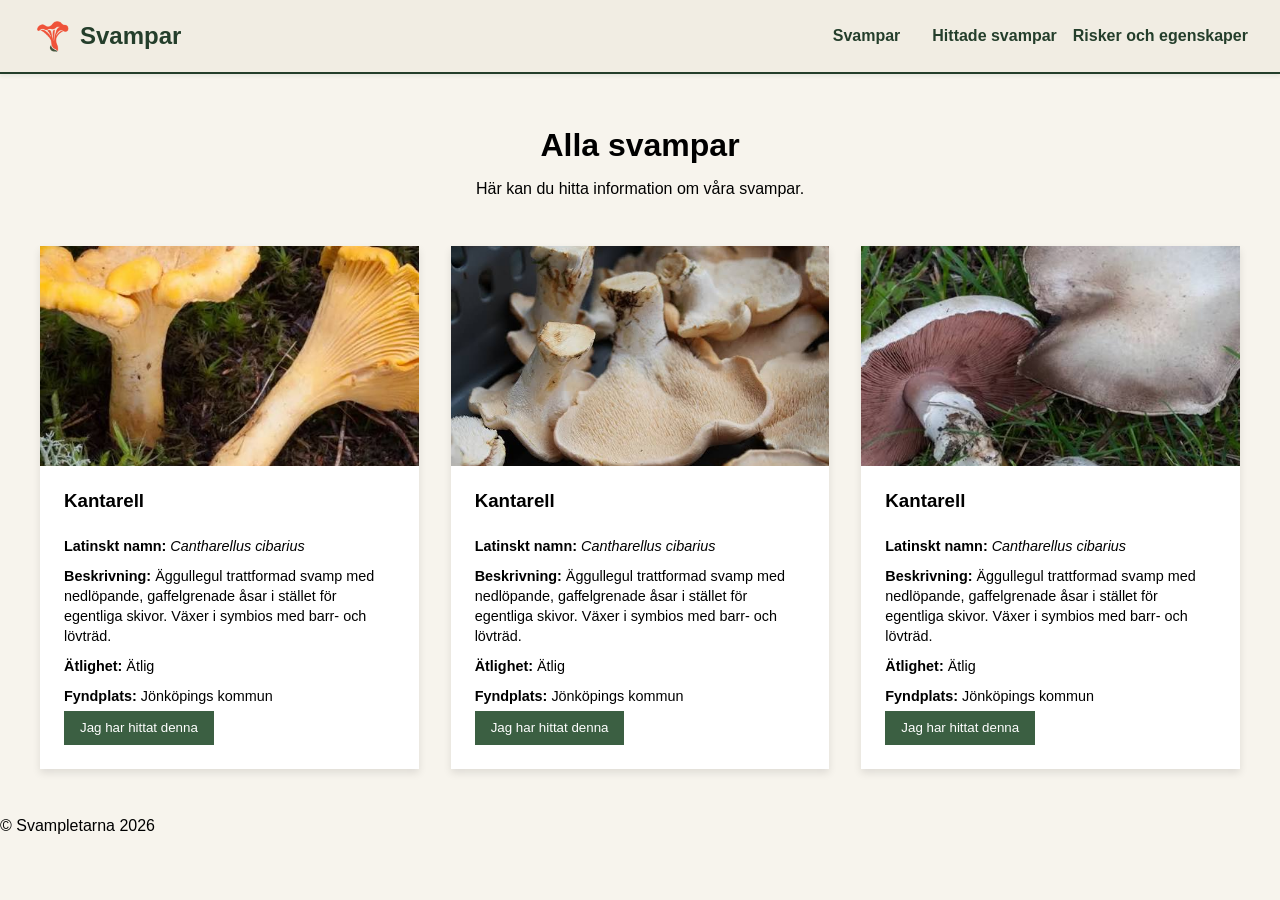
==== index.html @ a87def53 "risker och egenskaper" ====
<!doctype html>
<html lang="sv">
  <head>
    <meta charset="UTF-8" />
    <meta name="viewport" content="width=device-width, initial-scale=1.0" />
    <title>Svampletarna - Alla svampar</title>
    <link rel="stylesheet" href="style.css" />
    <script src="script.js" defer></script>
  </head>
  <body>
   
    <header class="siteheader">
        <a class="brand" href="index.html">
            <img src="img/svamplogo-kantarell.png" alt="Logotyp">
            <span> Svampar</span>
        </a>
      

    
      <nav class="navbar">
        <button class="menu" id="menu-btn">=</button>
        <ul class="nav-links" id="nav-links">
            <li><a href="index.html">Svampar</li>
            <li><a href="hittade.html">Hittade svampar</a></li>
            <li><a href="risker.html">Risker och egenskaper</a></li>
            </ul>
      </nav>
    </header>

    
    <main>
  <div class="intro-container">
    <h1>Alla svampar</h1>
    <p>Här kan du hitta information om våra svampar.</p>
  </div>

  <!-- CSS Grid-behållaren -->
  <section class="svamp-grid" id="svamp-grid">
    
  
    <article class="svamp-card">
      <img src="img/kantarell.jpeg" alt="Kantarell bild" />
      <div class="card-content">
        <h3>Kantarell</h3>
        <p><strong>Latinskt namn:</strong> <em>Cantharellus cibarius</em></p>
        <p><strong>Beskrivning:</strong> Äggullegul trattformad svamp med nedlöpande, gaffelgrenade åsar i stället för egentliga skivor. Växer i symbios med barr- och lövträd.</p>
        <p><strong>Ätlighet:</strong> Ätlig</p>
        <p><strong>Fyndplats:</strong> Jönköpings kommun</p>
        <button type="button">Jag har hittat denna</button>
      </div>
    </article>

    
    <article class="svamp-card">
      <img src="img/blekTaggsvamp.jpeg" alt="Svampexempel" />
      <div class="card-content">
        <h3>Kantarell</h3>
        <p><strong>Latinskt namn:</strong> <em>Cantharellus cibarius</em></p>
        <p><strong>Beskrivning:</strong> Äggullegul trattformad svamp med nedlöpande, gaffelgrenade åsar i stället för egentliga skivor. Växer i symbios med barr- och lövträd.</p>
        <p><strong>Ätlighet:</strong> Ätlig</p>
        <p><strong>Fyndplats:</strong> Jönköpings kommun</p>
        <button type="button">Jag har hittat denna</button>
      </div>
    </article>

    
    <article class="svamp-card">
      <img src="img/angschampinjon.jpeg" alt="Svampexempel" />
      <div class="card-content">
        <h3>Kantarell</h3>
        <p><strong>Latinskt namn:</strong> <em>Cantharellus cibarius</em></p>
        <p><strong>Beskrivning:</strong> Äggullegul trattformad svamp med nedlöpande, gaffelgrenade åsar i stället för egentliga skivor. Växer i symbios med barr- och lövträd.</p>
        <p><strong>Ätlighet:</strong> Ätlig</p>
        <p><strong>Fyndplats:</strong> Jönköpings kommun</p>
        <button type="button">Jag har hittat denna</button>
      </div>
    </article>
  </section>
</main>

    <!--Sidfot: Nedersta blocket som ska innehålla copyright-information -->
    <footer>
      <p>&copy; Svampletarna 2026</p>
    </footer>
  </body>
</html>
---- style.css ----
.siteheader {
  display: flex;
  justify-content: space-between;
  align-items: center;
  padding: 1rem 2rem;
  background-color: #f1ede3;
  border-bottom: 2px solid #243e2b;
  box-shadow: 0 2px 4px rgba(36, 62, 43, 0.08);
  position: relative;
}

.menu {
  display: none;
  font-size: 1.5rem;
  background: none;
  border: none;
  cursor: pointer;
  color: #243e2b;
}

.siteheader nav ul {
  display: flex;
  gap: 1rem;
  list-style: none;
  margin: 0;
  padding: 0;
}

.siteheader nav a {
  text-decoration: none;
  color: #243e2b;
  font-size: 1rem;
  font-weight: bold;
  border-bottom: 2px solid transparent;
  transition:
    color 0.3s,
    border-bottom-color 0.3s;
}

.siteheader nav a:hover {
  color: #b46617;
  border-bottom-color: #2e8b57;
}

.siteheader img {
  width: 40px;
  height: 40px;
}

.siteheader span {
  font-size: 1.5rem;
  font-weight: bold;
  color: #243e2b;
  font-family: "Arial", sans-serif;
}

.siteheader .brand {
  display: flex;
  align-items: center;
  gap: 0.5rem;
  text-decoration: none;
  color: inherit;
}

body {
  background-color: #f7f4ed;
  margin: 0;
  font-family: Arial, Helvetica, sans-serif;
}

.intro-container {
  max-width: 1200px;
  margin: 0 auto;
  padding: 2rem 2rem 0 2rem;
  text-align: center;
}

.intro-container h1 {
  margin-bottom: 0.5rem;
  text-align: center;
}

.svamp-grid {
  display: grid;
  grid-template-columns: repeat(auto-fit, minmax(300px, 1fr));
  gap: 2rem;
  padding: 2rem;
  max-width: 1200px; /* Gör så att sidan inte blir extremt bred på stora skärmar */

  margin: 0 auto;
}

.svamp-card {
  background-color: #ffffff;
  box-shadow: 0 4px 8px rgba(0, 0, 0, 0.1);
  display: flex;
  flex-direction: column;
}

/* Fixar bilderna så att de är lika stora oavsett originalstorlek */
.svamp-card img {
  width: 100%;
  height: 220px;
  object-fit: cover;
}

/* Innehållet i kortet (padding och flexbox för att trycka ner knappen) */
.card-content {
  padding: 1.5rem;
  display: flex;
  flex-direction: column;
  flex-grow: 1; /* Gör så att denna del tar upp all kvarvarande plats */
}

.card-content h3 {
  margin-top: 0;
}

.card-content p {
  font-size: 0.9rem;
  line-height: 1.4;
  margin: 0.3rem 0;
}

/* Knappen i botten av kortet */
.card-content button {
  margin-top: auto; /* Trycker knappen längst ner i kortet */
  background-color: #3b5f42; /* Den mörkgröna färgen från din mockup */
  color: #ffffff;
  border: none;
  padding: 0.6rem 1rem;
  cursor: pointer;
  align-self: flex-start; /* Gör så att knappen bara blir så bred som texten */
}

.card-content button:hover {
  background-color: #2b4530;
}

@media (max-width: 768px) {
  .menu {
    display: block;
    /* Vi visar knappen från html på små skärmar */
  }
  .siteheader nav ul {
    display: none; /*Döler länkarna som standard */
    flex-direction: column; /* Jag lägger länkarna under varnadra kolumn */
    position: absolute;
    top: 100% /* placerar menyn precis under headern */;
    left: 0;
    width: 100%;
    background-color: #eaf5ea;
    text-align: center;
    padding: 1rem 0;
    border-bottom: 2px solid #2d8b57;
    box-shadow: 0 4px 6px rgba(0, 0, 0, 0.1);
    z-index: 10;
  }

  .siteheader nav ul li {
    margin-bottom: 1rem;
    /* Vi lägger lite lyft mellan olika länkarna */
  }
  .siteheader nav ul.show {
    display: flex;
  }
}
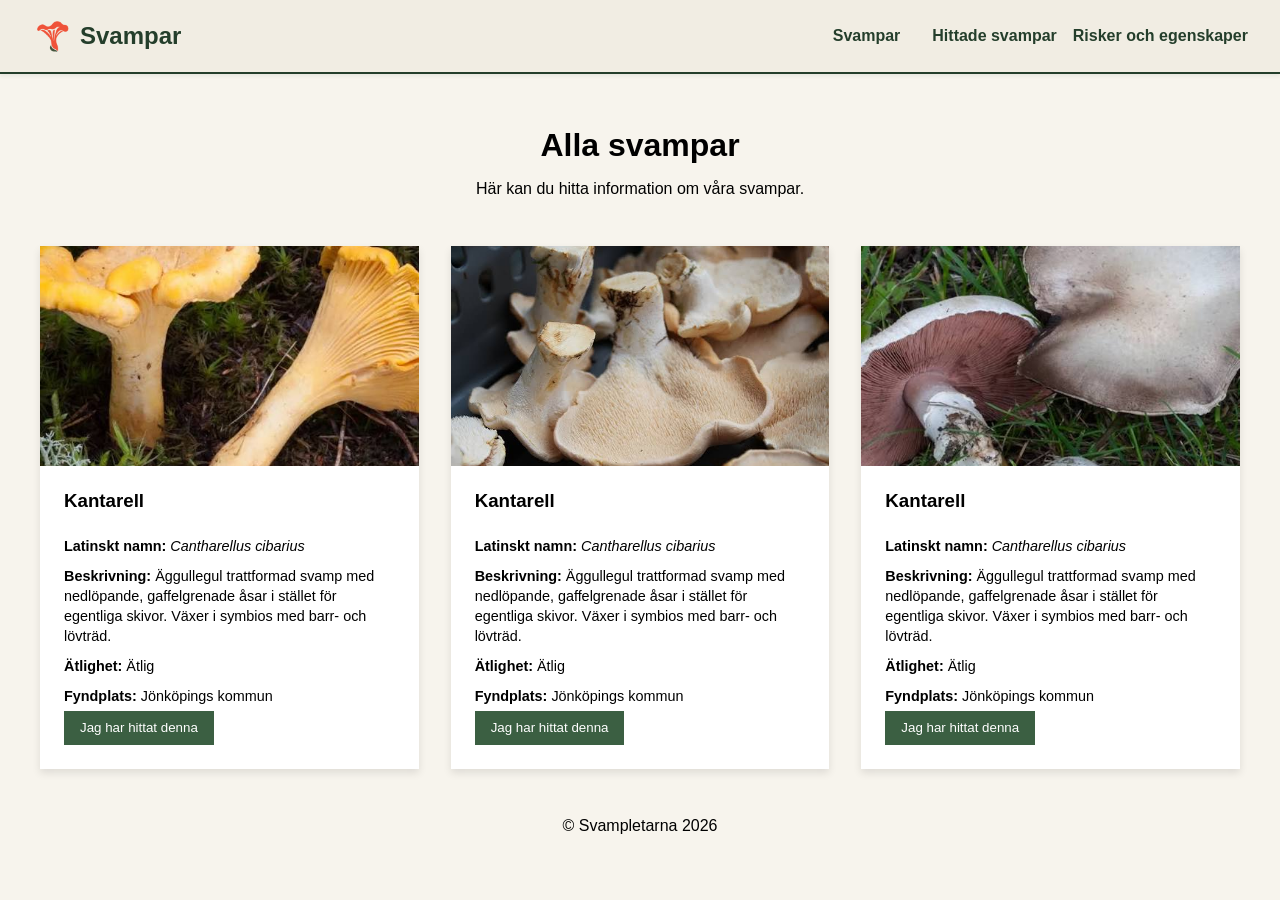
==== commit d8d869b9: "Centerade footer och skapde id för sectionen" ====
--- a/index.html
+++ b/index.html
@@ -9,7 +9,7 @@
   </head>
   <body>
    
-    <header class="siteheader">
+    <header>
         <a class="brand" href="index.html">
             <img src="img/svamplogo-kantarell.png" alt="Logotyp">
             <span> Svampar</span>
@@ -35,10 +35,10 @@
   </div>
 
   <!-- CSS Grid-behållaren -->
-  <section class="svamp-grid" id="svamp-grid">
+  <section id="svamp-grid">
     
   
-    <article class="svamp-card">
+    <article>
       <img src="img/kantarell.jpeg" alt="Kantarell bild" />
       <div class="card-content">
         <h3>Kantarell</h3>
@@ -51,7 +51,7 @@
     </article>
 
     
-    <article class="svamp-card">
+    <article>
       <img src="img/blekTaggsvamp.jpeg" alt="Svampexempel" />
       <div class="card-content">
         <h3>Kantarell</h3>
@@ -64,7 +64,7 @@
     </article>
 
     
-    <article class="svamp-card">
+    <article>
       <img src="img/angschampinjon.jpeg" alt="Svampexempel" />
       <div class="card-content">
         <h3>Kantarell</h3>
@@ -77,10 +77,10 @@
     </article>
   </section>
 </main>
-
+</body>
     <!--Sidfot: Nedersta blocket som ska innehålla copyright-information -->
     <footer>
       <p>&copy; Svampletarna 2026</p>
     </footer>
-  </body>
+
 </html>
--- a/style.css
+++ b/style.css
@@ -1,4 +1,4 @@
-.siteheader {
+header {
   display: flex;
   justify-content: space-between;
   align-items: center;
@@ -18,7 +18,7 @@
   color: #243e2b;
 }
 
-.siteheader nav ul {
+header nav ul {
   display: flex;
   gap: 1rem;
   list-style: none;
@@ -26,7 +26,7 @@
   padding: 0;
 }
 
-.siteheader nav a {
+header nav a {
   text-decoration: none;
   color: #243e2b;
   font-size: 1rem;
@@ -37,24 +37,24 @@
     border-bottom-color 0.3s;
 }
 
-.siteheader nav a:hover {
+header nav a:hover {
   color: #b46617;
   border-bottom-color: #2e8b57;
 }
 
-.siteheader img {
+header img {
   width: 40px;
   height: 40px;
 }
 
-.siteheader span {
+header span {
   font-size: 1.5rem;
   font-weight: bold;
   color: #243e2b;
   font-family: "Arial", sans-serif;
 }
 
-.siteheader .brand {
+header .brand {
   display: flex;
   align-items: center;
   gap: 0.5rem;
@@ -80,7 +80,7 @@
   text-align: center;
 }
 
-.svamp-grid {
+section {
   display: grid;
   grid-template-columns: repeat(auto-fit, minmax(300px, 1fr));
   gap: 2rem;
@@ -90,7 +90,7 @@
   margin: 0 auto;
 }
 
-.svamp-card {
+article {
   background-color: #ffffff;
   box-shadow: 0 4px 8px rgba(0, 0, 0, 0.1);
   display: flex;
@@ -98,7 +98,7 @@
 }
 
 /* Fixar bilderna så att de är lika stora oavsett originalstorlek */
-.svamp-card img {
+article img {
   width: 100%;
   height: 220px;
   object-fit: cover;
@@ -137,12 +137,15 @@
   background-color: #2b4530;
 }
 
+footer {
+  text-align: center;
+}
 @media (max-width: 768px) {
   .menu {
     display: block;
     /* Vi visar knappen från html på små skärmar */
   }
-  .siteheader nav ul {
+  header nav ul {
     display: none; /*Döler länkarna som standard */
     flex-direction: column; /* Jag lägger länkarna under varnadra kolumn */
     position: absolute;
@@ -157,11 +160,11 @@
     z-index: 10;
   }
 
-  .siteheader nav ul li {
+  header nav ul li {
     margin-bottom: 1rem;
     /* Vi lägger lite lyft mellan olika länkarna */
   }
-  .siteheader nav ul.show {
+  header nav ul.show {
     display: flex;
   }
 }
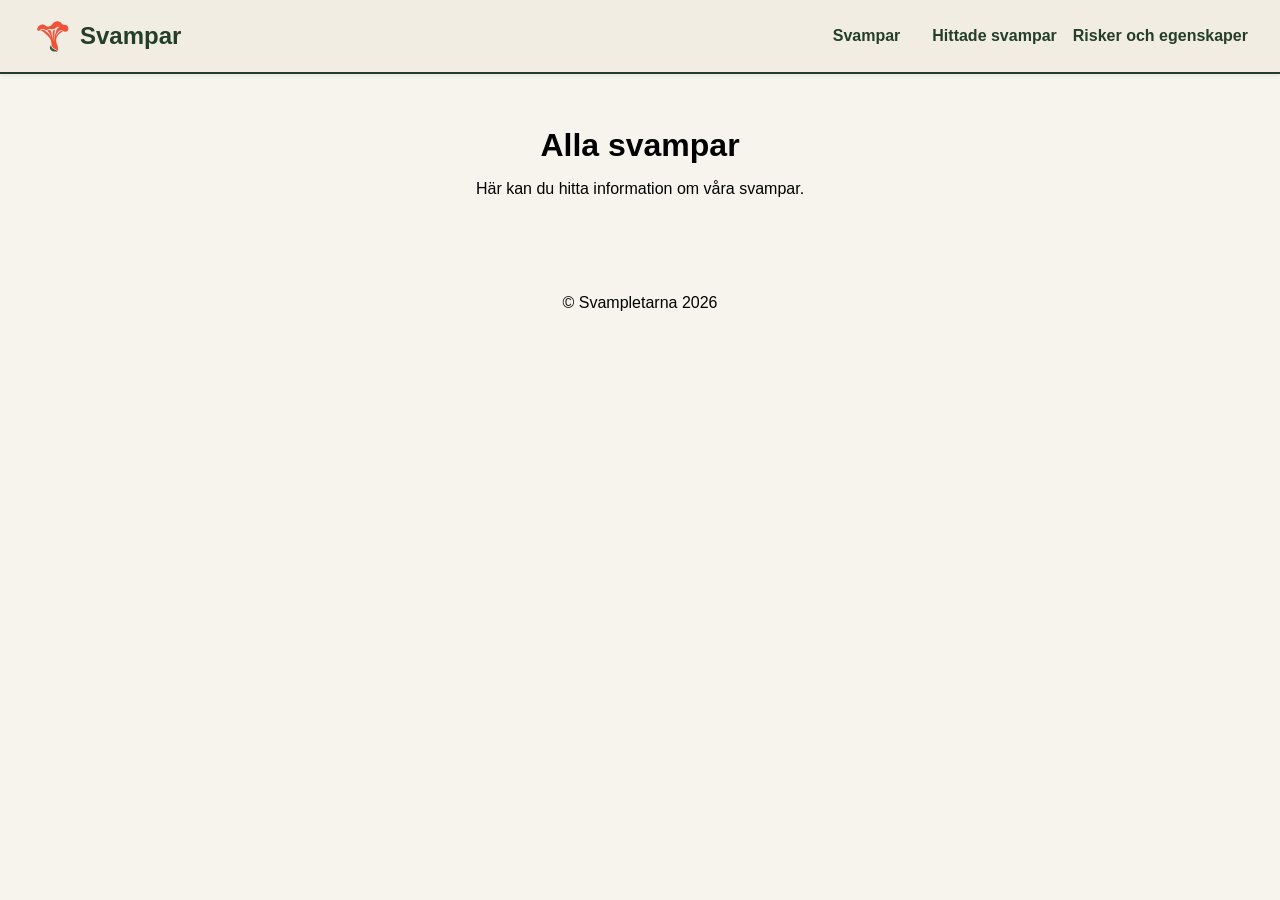
==== commit dc1a03e2: "Rensade html koden" ====
--- a/index.html
+++ b/index.html
@@ -38,43 +38,7 @@
   <section id="svamp-grid">
     
   
-    <article>
-      <img src="img/kantarell.jpeg" alt="Kantarell bild" />
-      <div class="card-content">
-        <h3>Kantarell</h3>
-        <p><strong>Latinskt namn:</strong> <em>Cantharellus cibarius</em></p>
-        <p><strong>Beskrivning:</strong> Äggullegul trattformad svamp med nedlöpande, gaffelgrenade åsar i stället för egentliga skivor. Växer i symbios med barr- och lövträd.</p>
-        <p><strong>Ätlighet:</strong> Ätlig</p>
-        <p><strong>Fyndplats:</strong> Jönköpings kommun</p>
-        <button type="button">Jag har hittat denna</button>
-      </div>
-    </article>
-
-    
-    <article>
-      <img src="img/blekTaggsvamp.jpeg" alt="Svampexempel" />
-      <div class="card-content">
-        <h3>Kantarell</h3>
-        <p><strong>Latinskt namn:</strong> <em>Cantharellus cibarius</em></p>
-        <p><strong>Beskrivning:</strong> Äggullegul trattformad svamp med nedlöpande, gaffelgrenade åsar i stället för egentliga skivor. Växer i symbios med barr- och lövträd.</p>
-        <p><strong>Ätlighet:</strong> Ätlig</p>
-        <p><strong>Fyndplats:</strong> Jönköpings kommun</p>
-        <button type="button">Jag har hittat denna</button>
-      </div>
-    </article>
-
-    
-    <article>
-      <img src="img/angschampinjon.jpeg" alt="Svampexempel" />
-      <div class="card-content">
-        <h3>Kantarell</h3>
-        <p><strong>Latinskt namn:</strong> <em>Cantharellus cibarius</em></p>
-        <p><strong>Beskrivning:</strong> Äggullegul trattformad svamp med nedlöpande, gaffelgrenade åsar i stället för egentliga skivor. Växer i symbios med barr- och lövträd.</p>
-        <p><strong>Ätlighet:</strong> Ätlig</p>
-        <p><strong>Fyndplats:</strong> Jönköpings kommun</p>
-        <button type="button">Jag har hittat denna</button>
-      </div>
-    </article>
+   
   </section>
 </main>
 </body>
--- a/style.css
+++ b/style.css
@@ -137,8 +137,50 @@
   background-color: #2b4530;
 }
 
+/* Risker articel test */
+#risk-grid article {
+  background-color: white;
+  width: 80%;
+  max-width: 800px;
+  margin: 2rem auto;
+  padding: 1rem;
+}
+#risk-grid article h3 {
+  color: black;
+}
+
+#risk-grid article h4 {
+  color: black;
+}
+
+#risk-grid article li {
+  margin-bottom: 0.5rem;
+  line-height: 1.4;
+}
+
+#risk-grid article p {
+  color: black;
+  font-weight: bold;
+}
+
 footer {
   text-align: center;
+}
+#clear-btn {
+  display: block;
+  margin: 2rem auto;
+  padding: 10px 20px;
+  cursor: pointer;
+  background-color: red;
+}
+/* Ger div:en på hittade.html samma grid-layout som sektionen på index.html */
+#found-mushrooms {
+  display: grid;
+  grid-template-columns: repeat(auto-fit, minmax(300px, 1fr));
+  gap: 2rem;
+  padding: 2rem;
+  max-width: 1200px;
+  margin: 0 auto;
 }
 @media (max-width: 768px) {
   .menu {
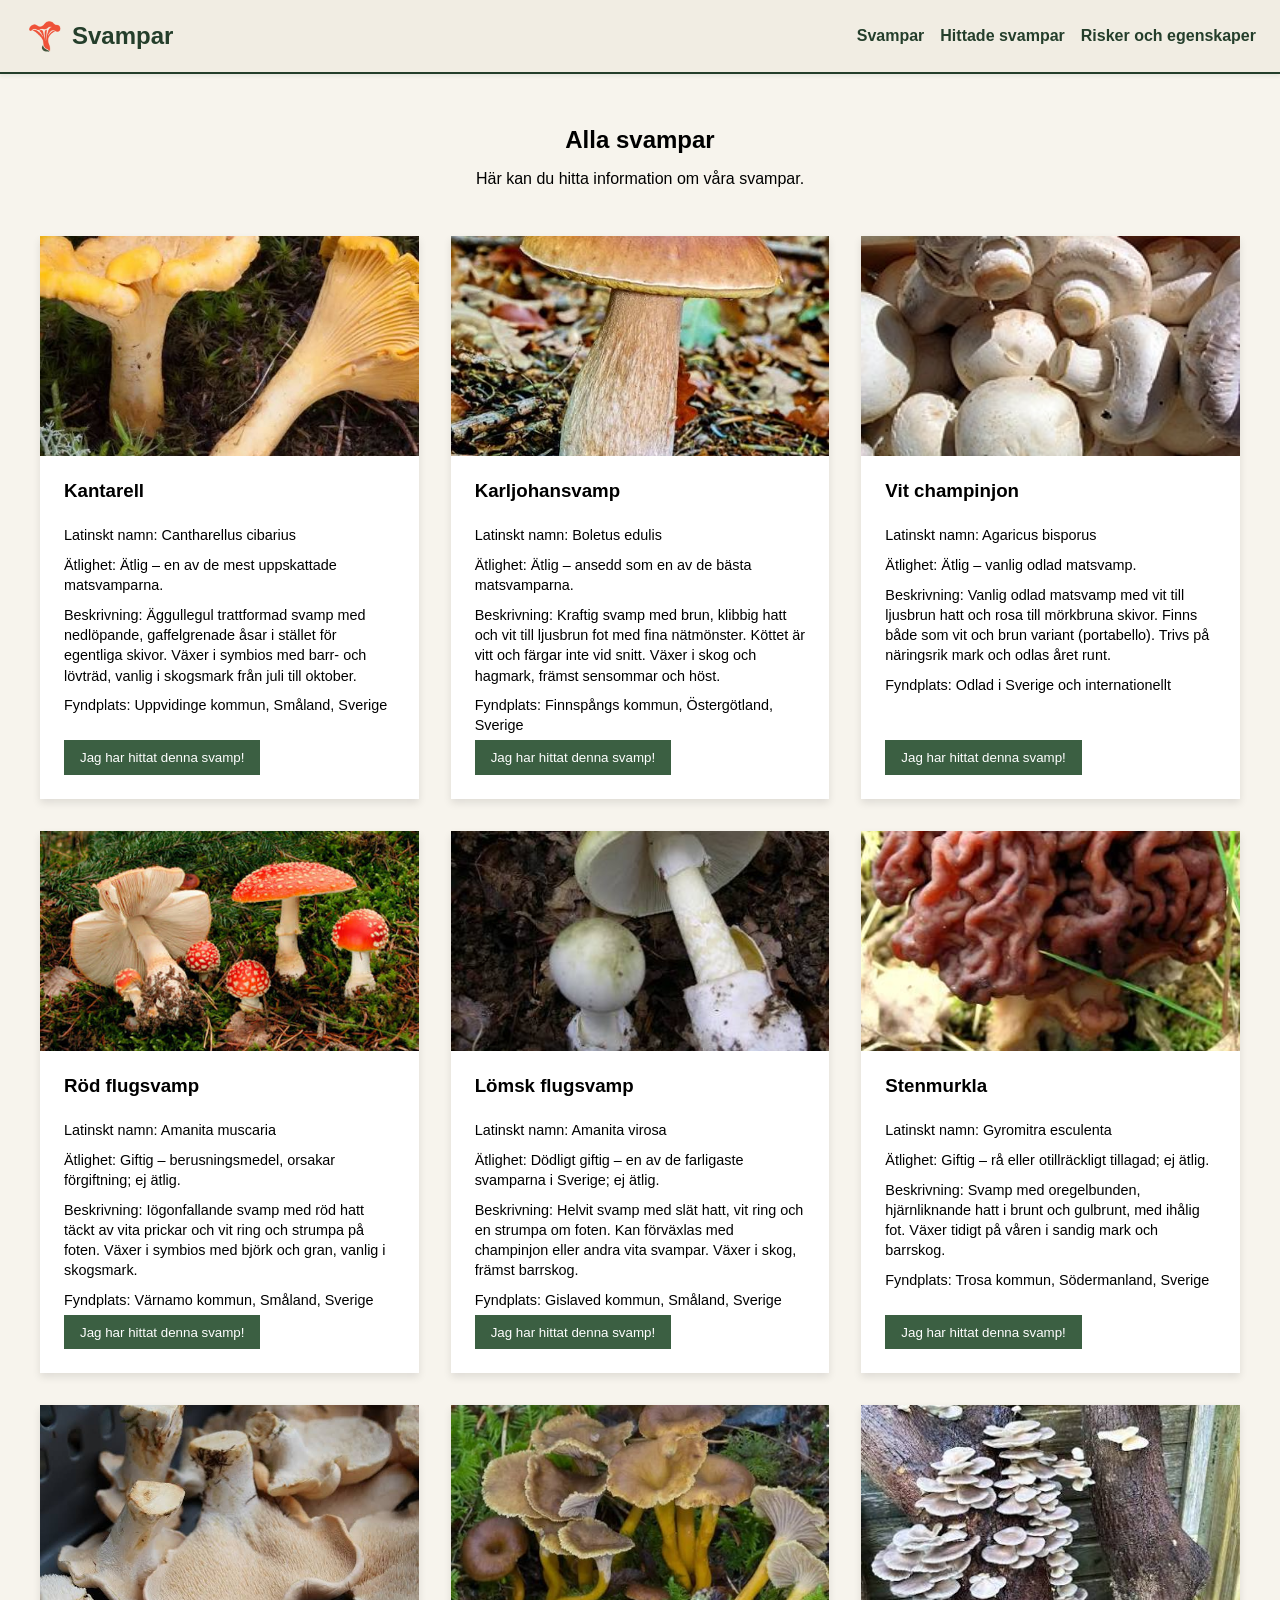
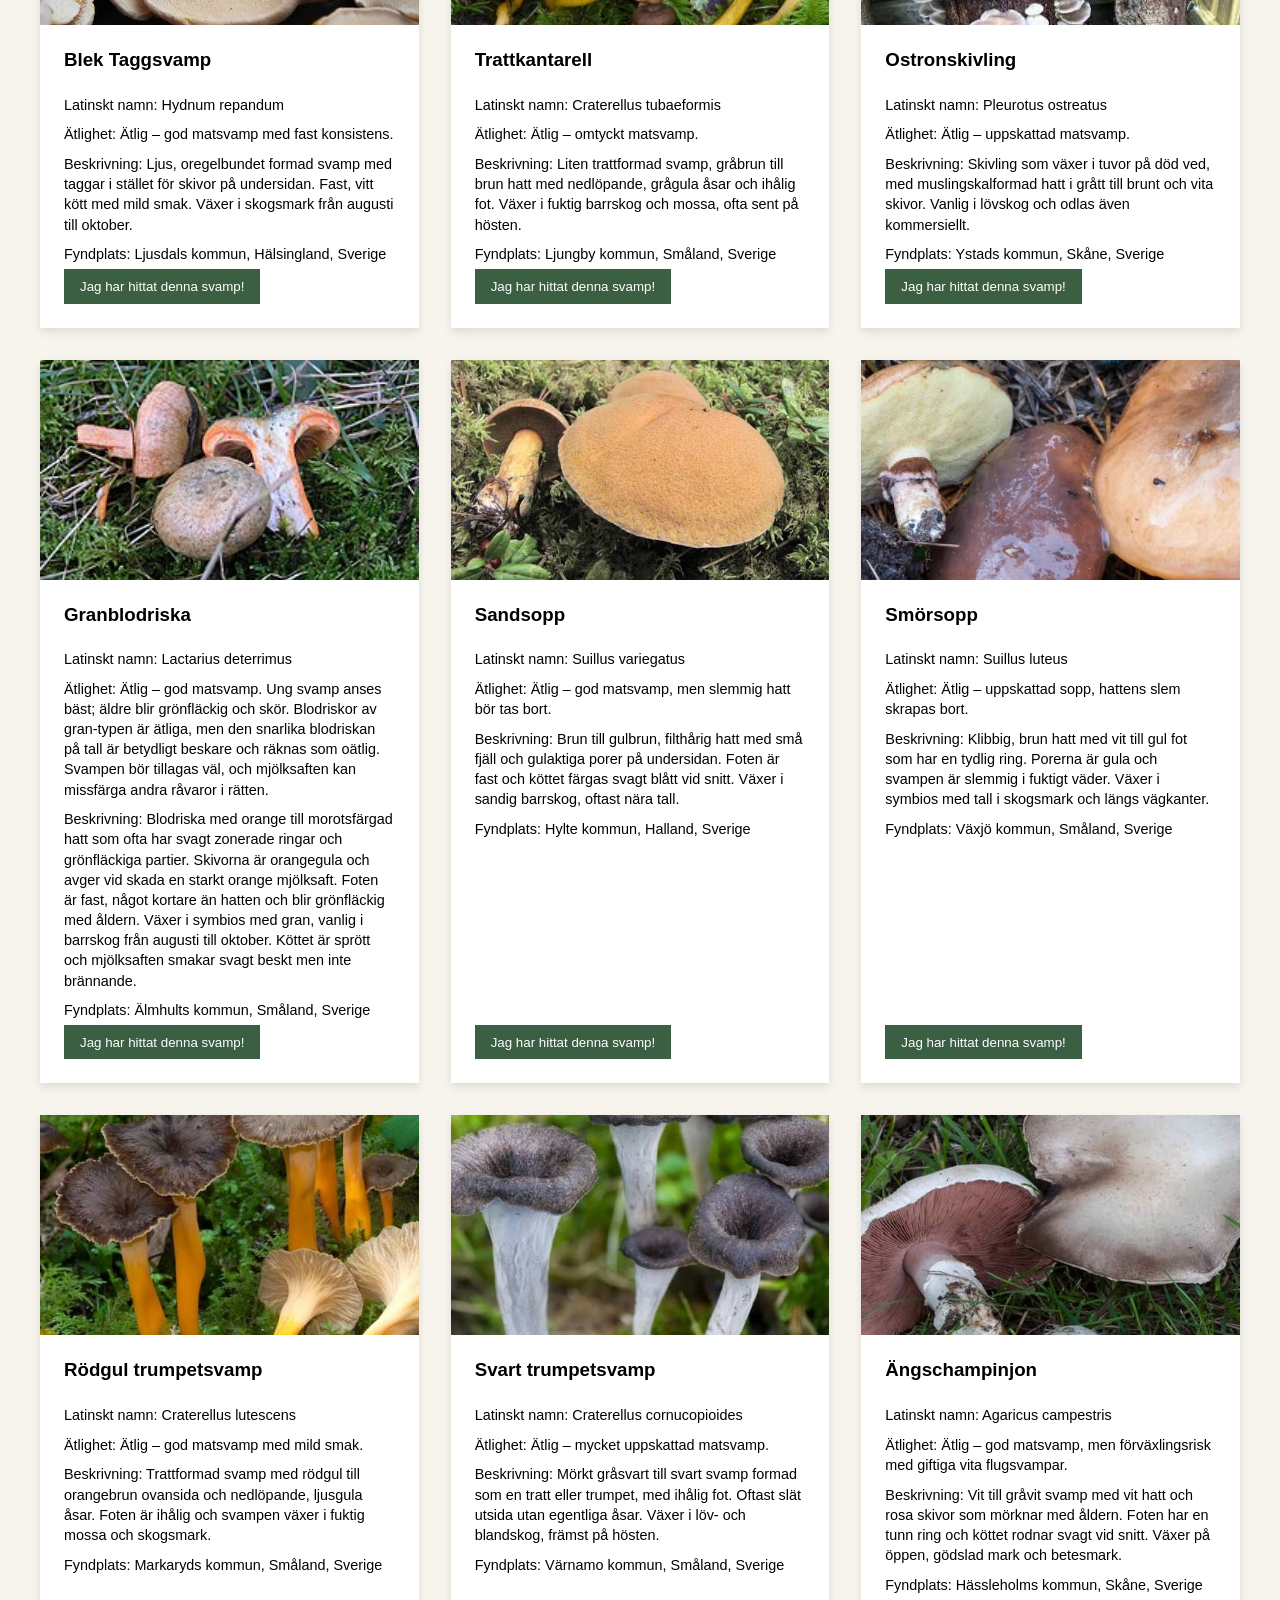
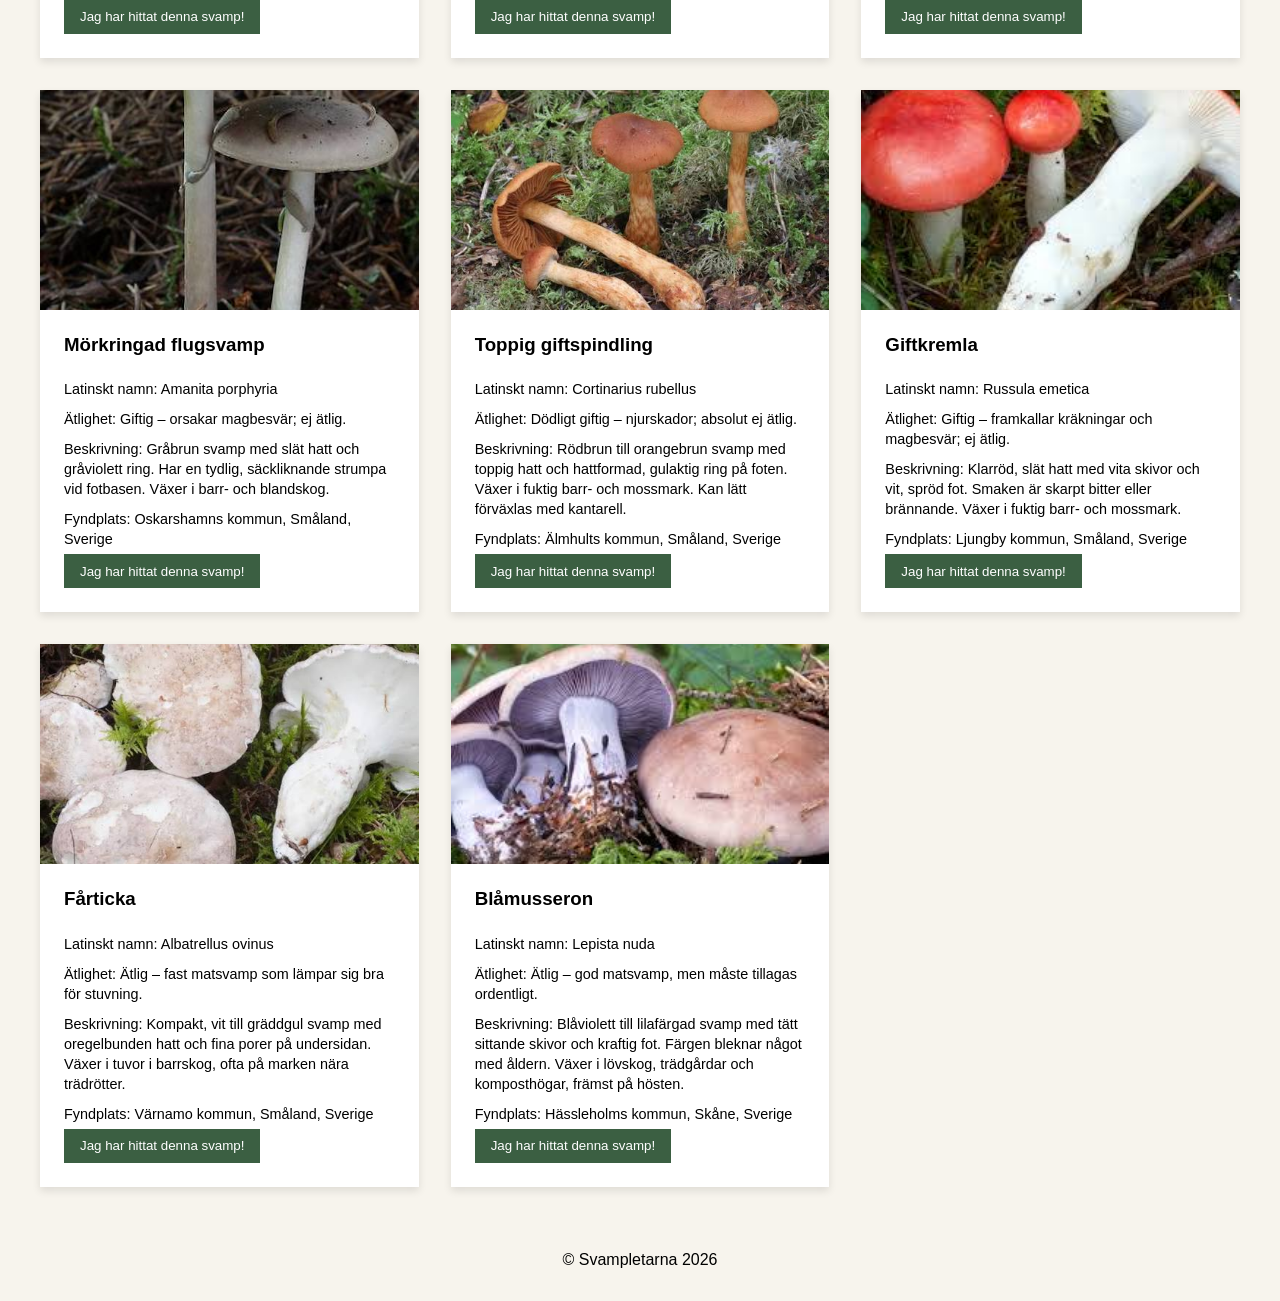
==== commit d827ca44: "Fixade html struktru och CSS efter inlämningen" ====
--- a/index.html
+++ b/index.html
@@ -8,43 +8,34 @@
     <script src="script.js" defer></script>
   </head>
   <body>
-   
     <header>
-        <a class="brand" href="index.html">
-            <img src="img/svamplogo-kantarell.png" alt="Logotyp">
-            <span> Svampar</span>
-        </a>
-      
+      <a class="brand" href="index.html">
+        <img src="img/svamplogo-kantarell.png" alt="Logotyp" />
+        <span>Svampar</span>
+      </a>
 
-    
-      <nav class="navbar">
-        <button class="menu" id="menu-btn">=</button>
+      <nav>
+        <button class="menu" id="menu-btn" aria-label="Öppna meny">=</button>
         <ul class="nav-links" id="nav-links">
-            <li><a href="index.html">Svampar</li>
-            <li><a href="hittade.html">Hittade svampar</a></li>
-            <li><a href="risker.html">Risker och egenskaper</a></li>
-            </ul>
+          <li><a href="index.html">Svampar</a></li>
+          <li><a href="hittade.html">Hittade svampar</a></li>
+          <li><a href="risker.html">Risker och egenskaper</a></li>
+        </ul>
       </nav>
     </header>
 
-    
     <main>
-  <div class="intro-container">
-    <h1>Alla svampar</h1>
-    <p>Här kan du hitta information om våra svampar.</p>
-  </div>
+      <section class="intro">
+        <h1>Alla svampar</h1>
+        <p>Här kan du hitta information om våra svampar.</p>
+      </section>
 
-  <!-- CSS Grid-behållaren -->
-  <section id="svamp-grid">
-    
-  
-   
-  </section>
-</main>
-</body>
-    <!--Sidfot: Nedersta blocket som ska innehålla copyright-information -->
+      <!-- CSS Grid-behållaren -->
+      <section id="svamp-grid"></section>
+    </main>
+
     <footer>
       <p>&copy; Svampletarna 2026</p>
     </footer>
-
+  </body>
 </html>
--- a/style.css
+++ b/style.css
@@ -2,7 +2,7 @@
   display: flex;
   justify-content: space-between;
   align-items: center;
-  padding: 1rem 2rem;
+  padding: 1rem 1.5rem;
   background-color: #f1ede3;
   border-bottom: 2px solid #243e2b;
   box-shadow: 0 2px 4px rgba(36, 62, 43, 0.08);
@@ -10,20 +10,36 @@
 }
 
 .menu {
-  display: none;
+  display: block;
   font-size: 1.5rem;
   background: none;
   border: none;
   cursor: pointer;
   color: #243e2b;
 }
-
 header nav ul {
-  display: flex;
-  gap: 1rem;
+  display: none;
+  flex-direction: column;
+  position: absolute;
+  top: 100%;
+  left: 0;
+  width: 100%;
+  background-color: #eaf5ea;
+  text-align: center;
+  padding: 1rem 0;
+  border-bottom: 2px solid #2d8b57;
+  box-shadow: 0 4px 6px rgba(0, 0, 0, 0.1);
+  z-index: 10;
   list-style: none;
   margin: 0;
-  padding: 0;
+}
+
+header nav ul.show {
+  display: flex;
+}
+
+header nav ul li {
+  margin-bottom: 1rem;
 }
 
 header nav a {
@@ -68,25 +84,25 @@
   font-family: Arial, Helvetica, sans-serif;
 }
 
-.intro-container {
+.intro {
   max-width: 1200px;
   margin: 0 auto;
   padding: 2rem 2rem 0 2rem;
   text-align: center;
 }
 
-.intro-container h1 {
+.intro h1 {
   margin-bottom: 0.5rem;
   text-align: center;
 }
 
-section {
+#svamp-grid,
+#found-mushrooms {
   display: grid;
-  grid-template-columns: repeat(auto-fit, minmax(300px, 1fr));
+  grid-template-columns: 1fr;
   gap: 2rem;
-  padding: 2rem;
-  max-width: 1200px; /* Gör så att sidan inte blir extremt bred på stora skärmar */
-
+  padding: 1.5rem;
+  max-width: 1200px;
   margin: 0 auto;
 }
 
@@ -97,19 +113,17 @@
   flex-direction: column;
 }
 
-/* Fixar bilderna så att de är lika stora oavsett originalstorlek */
 article img {
   width: 100%;
   height: 220px;
   object-fit: cover;
 }
 
-/* Innehållet i kortet (padding och flexbox för att trycka ner knappen) */
 .card-content {
   padding: 1.5rem;
   display: flex;
   flex-direction: column;
-  flex-grow: 1; /* Gör så att denna del tar upp all kvarvarande plats */
+  flex-grow: 1;
 }
 
 .card-content h3 {
@@ -122,34 +136,31 @@
   margin: 0.3rem 0;
 }
 
-/* Knappen i botten av kortet */
 .card-content button {
-  margin-top: auto; /* Trycker knappen längst ner i kortet */
-  background-color: #3b5f42; /* Den mörkgröna färgen från din mockup */
+  margin-top: auto;
+  background-color: #3b5f42;
   color: #ffffff;
   border: none;
   padding: 0.6rem 1rem;
   cursor: pointer;
-  align-self: flex-start; /* Gör så att knappen bara blir så bred som texten */
+  align-self: flex-start;
 }
 
 .card-content button:hover {
   background-color: #2b4530;
 }
 
-/* Risker articel test */
 #risk-grid article {
   background-color: white;
-  width: 80%;
+  width: 90%;
   max-width: 800px;
   margin: 2rem auto;
   padding: 1rem;
 }
-#risk-grid article h3 {
-  color: black;
-}
-
-#risk-grid article h4 {
+
+#risk-grid article h3,
+#risk-grid article h4,
+#risk-grid article p {
   color: black;
 }
 
@@ -159,54 +170,49 @@
 }
 
 #risk-grid article p {
-  color: black;
   font-weight: bold;
 }
 
 footer {
   text-align: center;
-}
+  padding: 1rem;
+}
+
 #clear-btn {
   display: block;
   margin: 2rem auto;
   padding: 10px 20px;
   cursor: pointer;
-  background-color: red;
-}
-/* Ger div:en på hittade.html samma grid-layout som sektionen på index.html */
-#found-mushrooms {
-  display: grid;
-  grid-template-columns: repeat(auto-fit, minmax(300px, 1fr));
-  gap: 2rem;
-  padding: 2rem;
-  max-width: 1200px;
-  margin: 0 auto;
-}
-@media (max-width: 768px) {
+  background-color: #d9534f;
+  color: white;
+  border: none;
+  border-radius: 4px;
+}
+@media (min-width: 768px) {
   .menu {
-    display: block;
-    /* Vi visar knappen från html på små skärmar */
-  }
+    display: none;
+  }
+
   header nav ul {
-    display: none; /*Döler länkarna som standard */
-    flex-direction: column; /* Jag lägger länkarna under varnadra kolumn */
-    position: absolute;
-    top: 100% /* placerar menyn precis under headern */;
-    left: 0;
-    width: 100%;
-    background-color: #eaf5ea;
-    text-align: center;
-    padding: 1rem 0;
-    border-bottom: 2px solid #2d8b57;
-    box-shadow: 0 4px 6px rgba(0, 0, 0, 0.1);
-    z-index: 10;
+    display: flex !important;
+    flex-direction: row;
+    position: static;
+    width: auto;
+    background-color: transparent;
+    box-shadow: none;
+    border-bottom: none;
+    padding: 0;
+    gap: 1rem;
   }
 
   header nav ul li {
-    margin-bottom: 1rem;
-    /* Vi lägger lite lyft mellan olika länkarna */
-  }
-  header nav ul.show {
-    display: flex;
-  }
-}
+    margin-bottom: 0;
+  }
+
+  /* Ändra griden till flera kolumner på större skärmar */
+  #svamp-grid,
+  #found-mushrooms {
+    grid-template-columns: repeat(auto-fit, minmax(300px, 1fr));
+    padding: 2rem;
+  }
+}
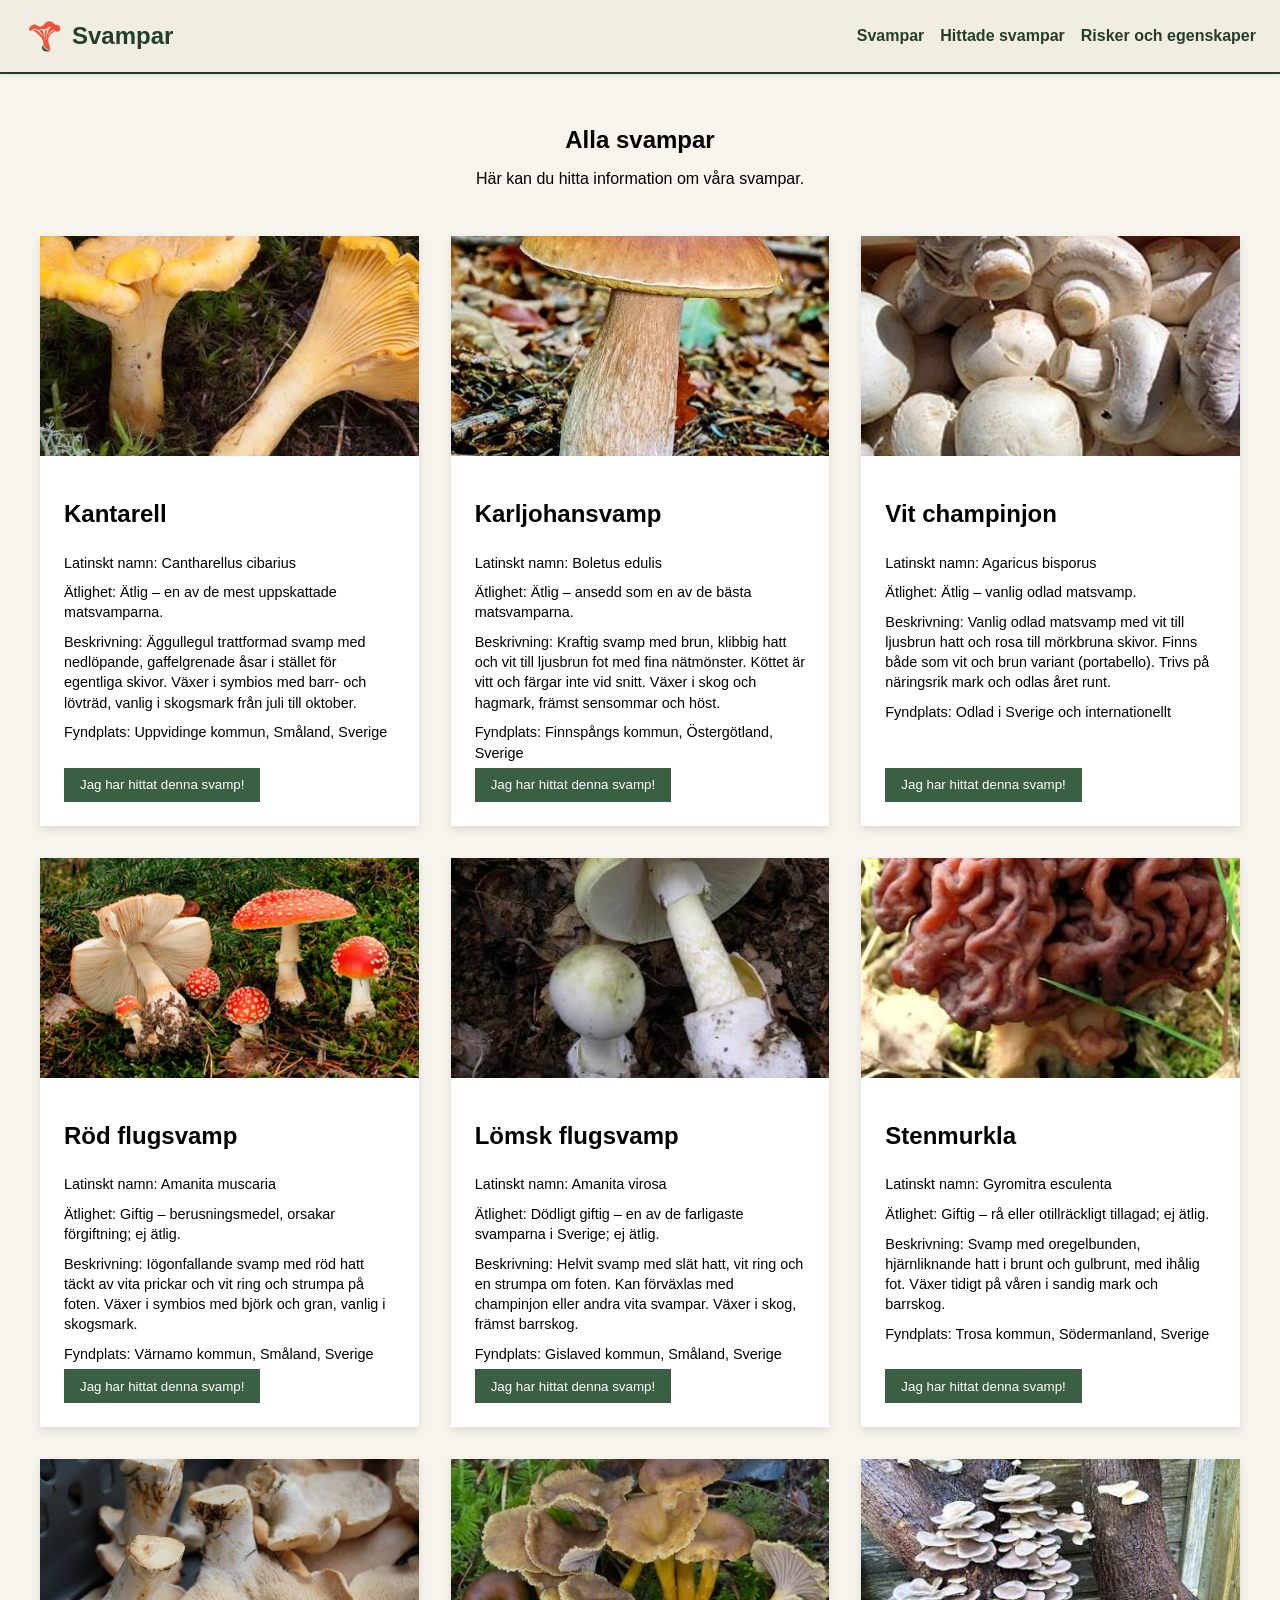
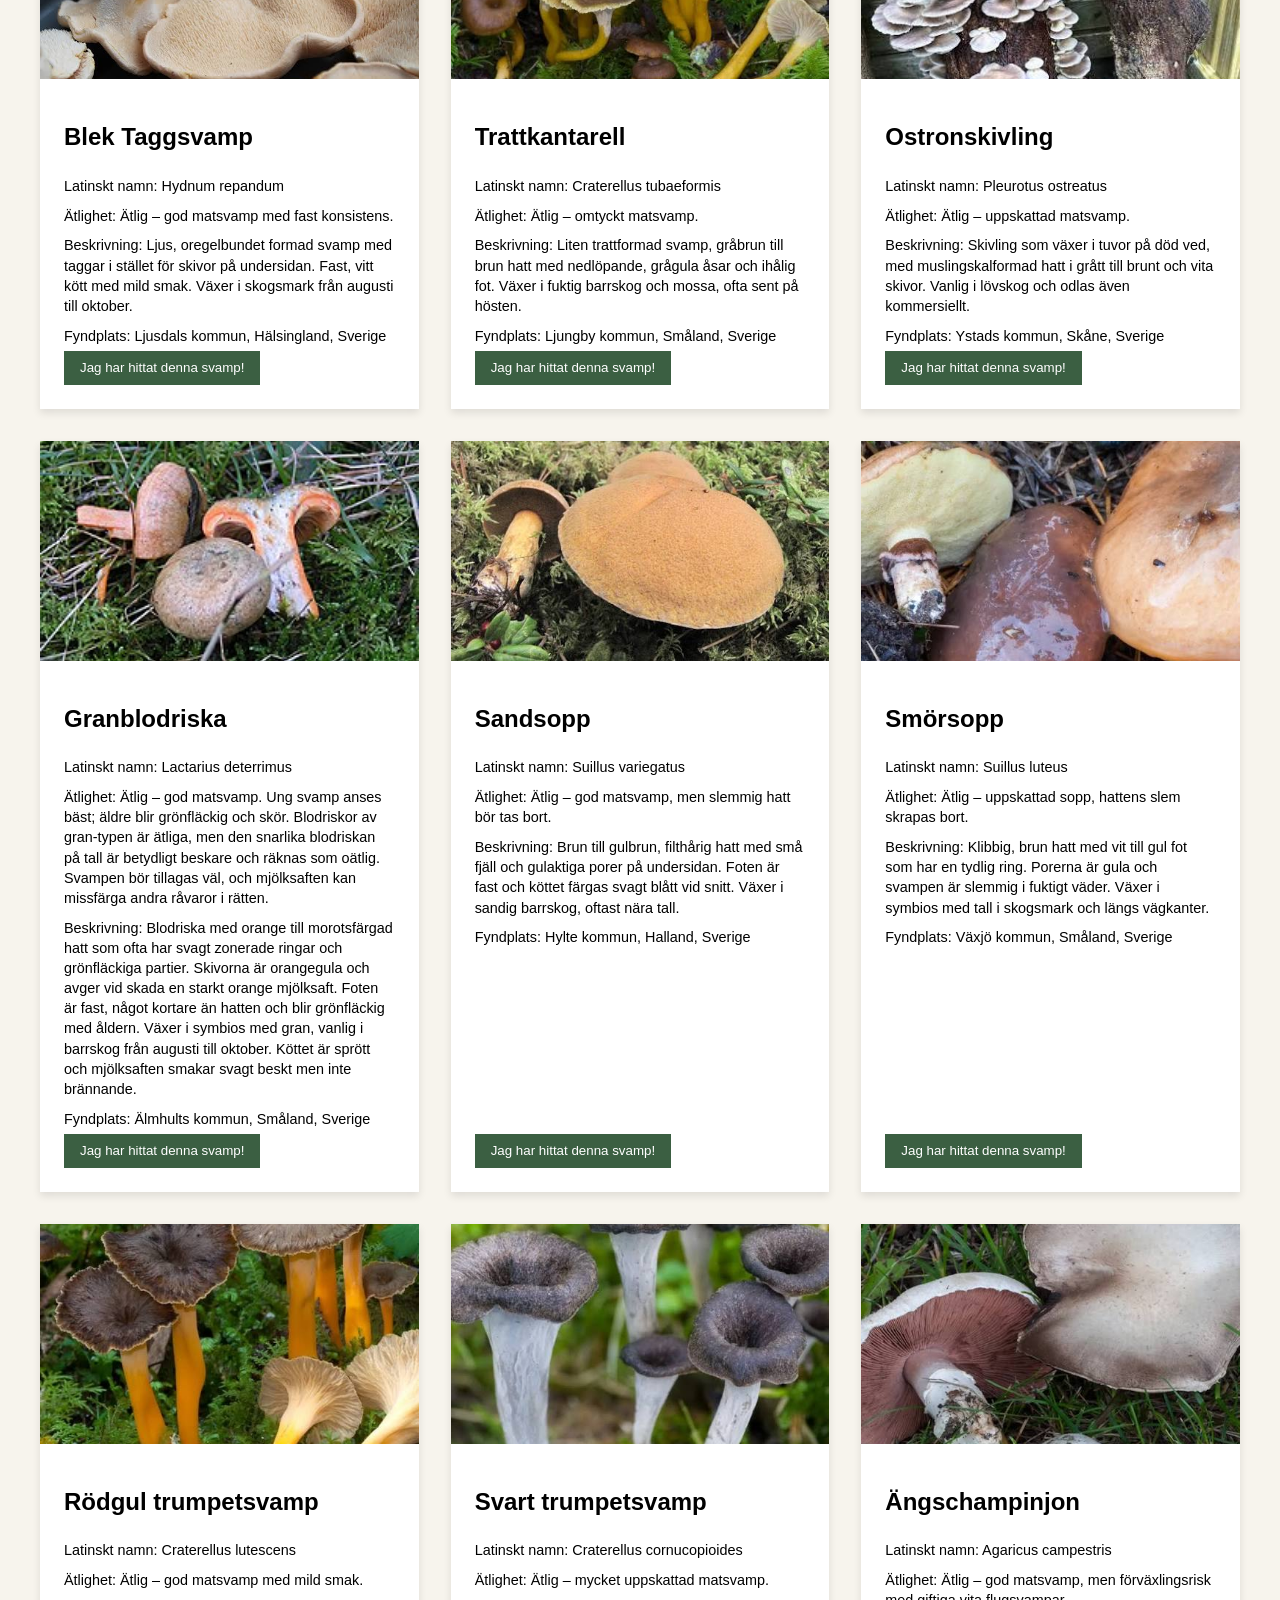
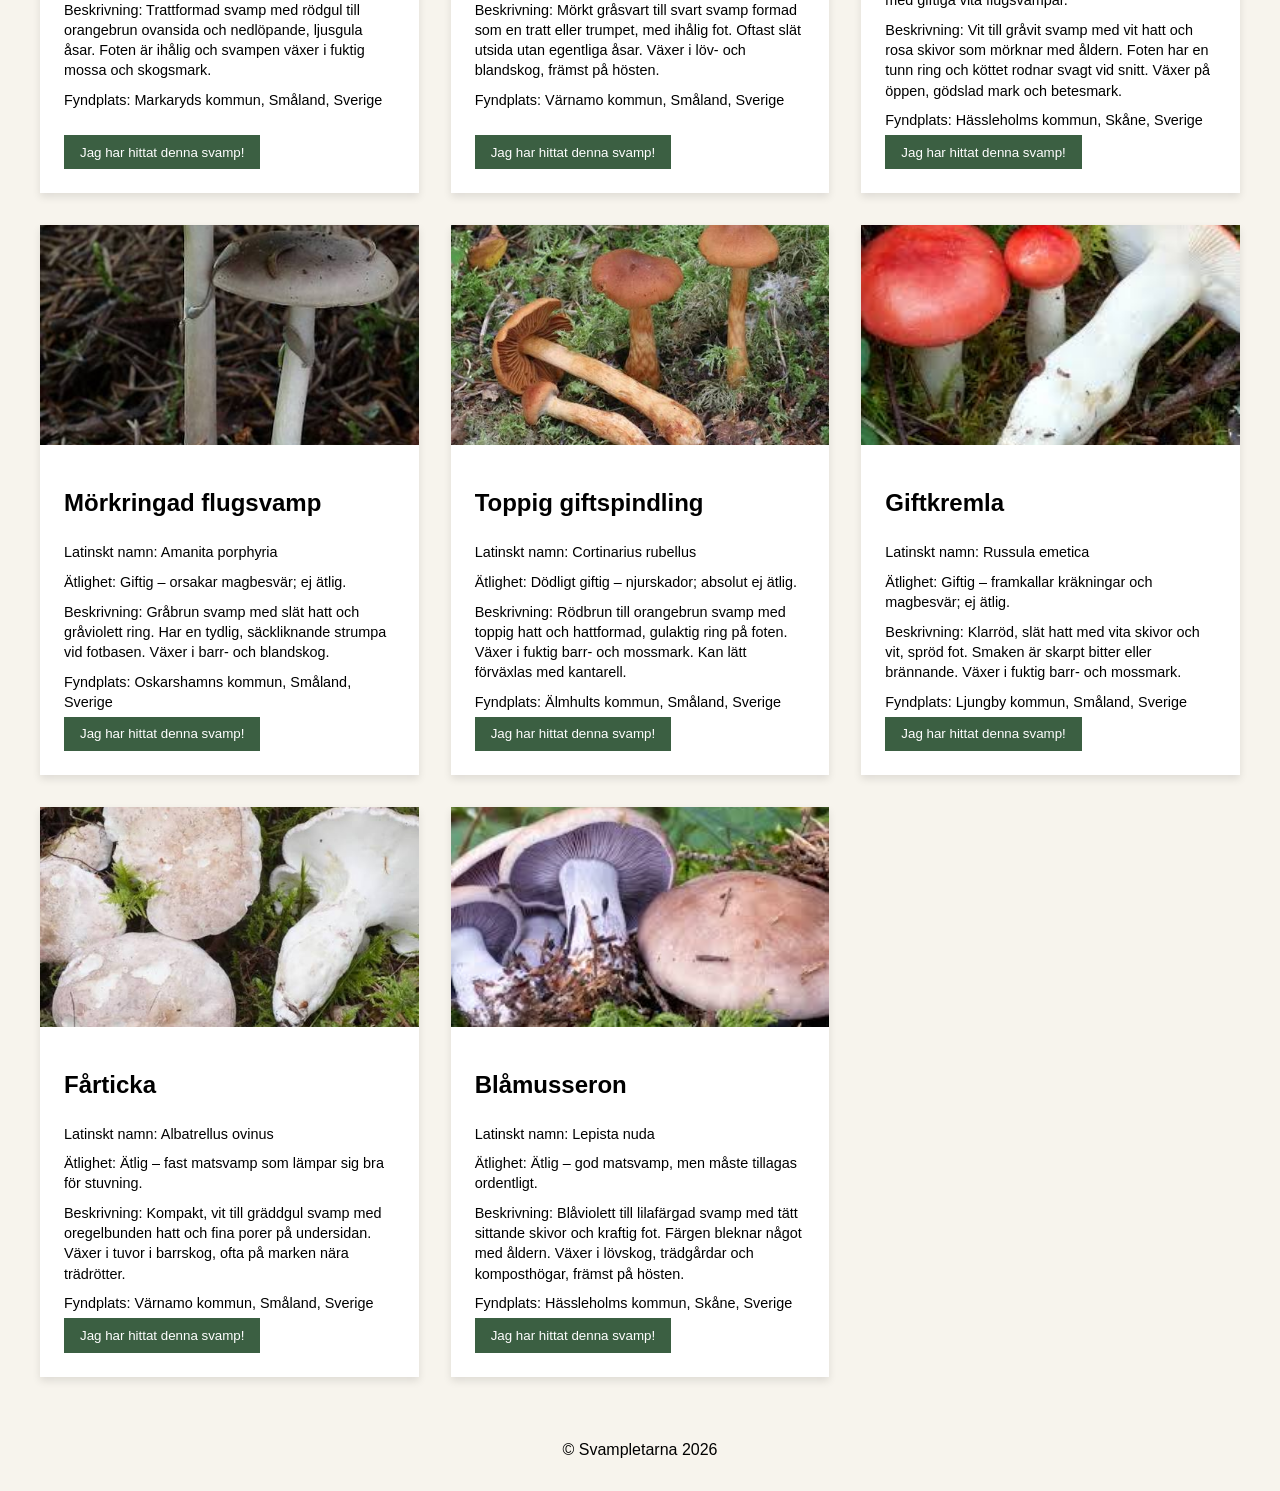
==== commit 45940dc8: "Tog bort onädiga klasser, sidan har  korrekt semantik och fixade riserk.html filen i" ====
--- a/index.html
+++ b/index.html
@@ -10,13 +10,13 @@
   <body>
     <header>
       <a class="brand" href="index.html">
-        <img src="img/svamplogo-kantarell.png" alt="Logotyp" />
+        <img src="img/svamplogo-kantarell.png" alt="Logotyp för Svampletarna" />
         <span>Svampar</span>
       </a>
 
-      <nav>
+      <nav aria-label="Huvudmeny">
         <button class="menu" id="menu-btn" aria-label="Öppna meny">=</button>
-        <ul class="nav-links" id="nav-links">
+        <ul id="nav-links">
           <li><a href="index.html">Svampar</a></li>
           <li><a href="hittade.html">Hittade svampar</a></li>
           <li><a href="risker.html">Risker och egenskaper</a></li>
@@ -30,8 +30,7 @@
         <p>Här kan du hitta information om våra svampar.</p>
       </section>
 
-      <!-- CSS Grid-behållaren -->
-      <section id="svamp-grid"></section>
+      <section id="svamp-grid" aria-label="Svamparlista"></section>
     </main>
 
     <footer>
